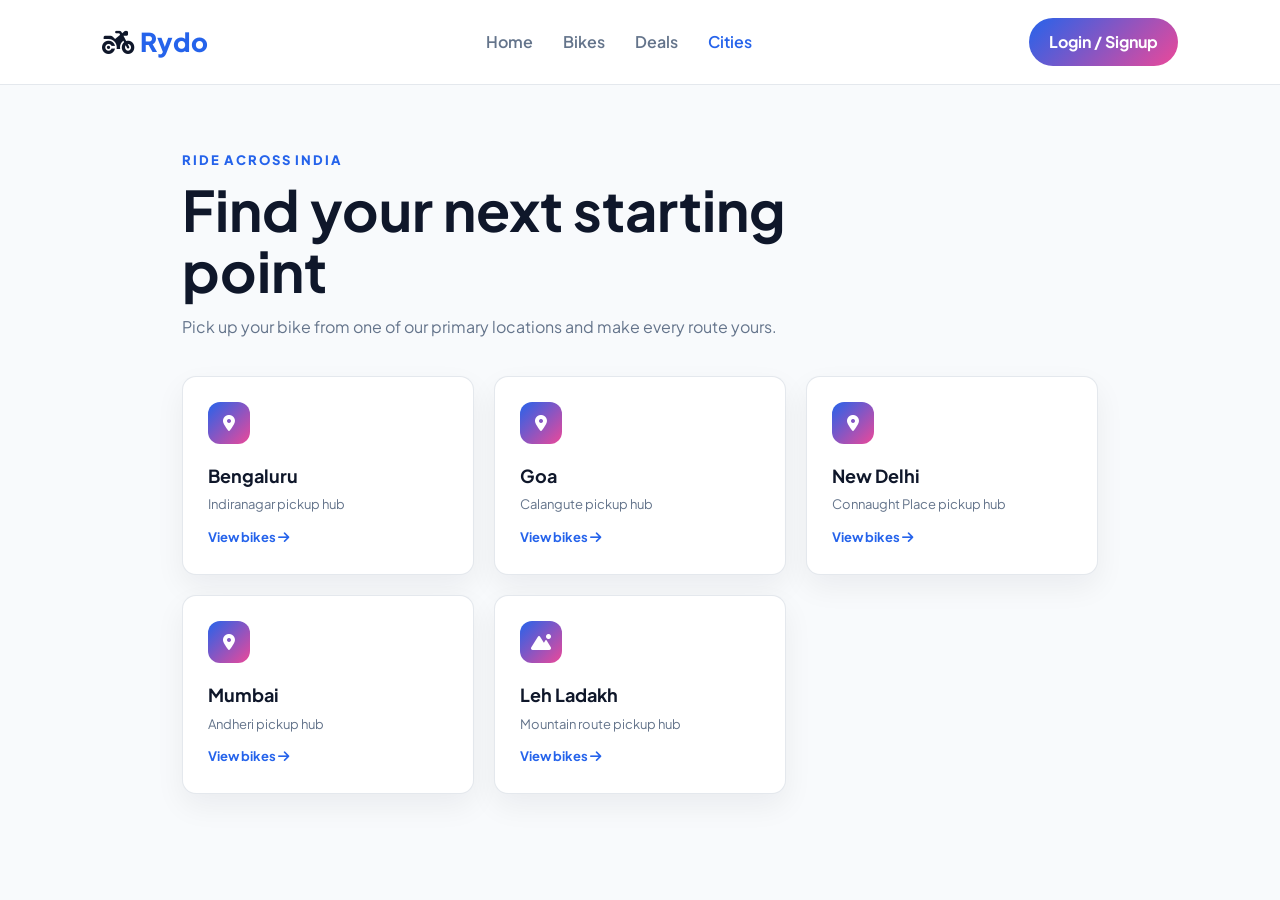
==== cities.html @ 45d44a9c "Add files via upload" ====
<!DOCTYPE html>
<html lang="en">
<head>
    <meta charset="UTF-8">
    <meta name="viewport" content="width=device-width, initial-scale=1.0">
    <title>Cities | Rydo Bike Rentals</title>
    <link href="https://fonts.googleapis.com/css2?family=Plus+Jakarta+Sans:wght@400;500;600;700;800&display=swap" rel="stylesheet">
    <link rel="stylesheet" href="https://cdnjs.cloudflare.com/ajax/libs/font-awesome/6.4.0/css/all.min.css">
    <style>
        :root { --primary: #2563eb; --secondary: #ec4899; --page-bg: #f8fafc; --card-bg: #fff; --text-main: #0f172a; --text-muted: #64748b; --border: rgba(148, 163, 184, .25); }
        * { box-sizing: border-box; margin: 0; padding: 0; font-family: 'Plus Jakarta Sans', sans-serif; }
        body { background: var(--page-bg); color: var(--text-main); line-height: 1.6; }
        .navbar { display: flex; align-items: center; justify-content: space-between; gap: 24px; padding: 18px 8%; position: fixed; inset: 0 0 auto; z-index: 2; background: rgba(255,255,255,.94); border-bottom: 1px solid var(--border); backdrop-filter: blur(12px); }
        .logo { color: var(--text-main); font-size: 26px; font-weight: 800; text-decoration: none; }
        .logo span { color: var(--primary); }
        .nav-links { display: flex; gap: 30px; list-style: none; }
        .nav-links a { color: var(--text-muted); text-decoration: none; font-weight: 600; }
        .nav-links a:hover, .nav-links a.active { color: var(--primary); }
        .btn { display: inline-block; padding: 11px 20px; border-radius: 30px; color: #fff; background: linear-gradient(135deg, var(--primary), var(--secondary)); text-decoration: none; font-weight: 700; }
        main { max-width: 1120px; margin: auto; padding: 150px 8% 70px; }
        .page-heading { max-width: 650px; margin-bottom: 36px; }
        .eyebrow { color: var(--primary); font-size: 13px; font-weight: 800; letter-spacing: .14em; text-transform: uppercase; }
        h1 { margin: 8px 0 12px; font-size: clamp(2rem, 5vw, 3.5rem); line-height: 1.1; }
        .page-heading p { color: var(--text-muted); }
        .city-grid { display: grid; grid-template-columns: repeat(3, minmax(0, 1fr)); gap: 20px; }
        .city-card { padding: 25px; min-height: 155px; background: var(--card-bg); border: 1px solid var(--border); border-radius: 14px; box-shadow: 0 12px 30px rgba(15, 23, 42, .06); transition: transform .2s, box-shadow .2s; }
        .city-card:hover { transform: translateY(-4px); box-shadow: 0 18px 34px rgba(15, 23, 42, .1); }
        .city-icon { display: grid; place-items: center; width: 42px; height: 42px; margin-bottom: 18px; border-radius: 12px; color: #fff; background: linear-gradient(135deg, var(--primary), var(--secondary)); }
        .city-card h2 { font-size: 18px; margin-bottom: 4px; }
        .city-card p { color: var(--text-muted); font-size: 13px; }
        .city-card a { display: inline-block; margin-top: 12px; color: var(--primary); font-size: 13px; font-weight: 700; text-decoration: none; }
        @media (max-width: 760px) { .navbar { flex-wrap: wrap; padding: 15px 6%; } .nav-links { order: 3; width: 100%; justify-content: space-between; gap: 10px; } .nav-links a { font-size: 13px; } .navbar > .btn { padding: 9px 14px; font-size: 13px; } main { padding: 145px 6% 50px; } .city-grid { grid-template-columns: repeat(2, minmax(0, 1fr)); } }
        @media (max-width: 430px) { .city-grid { grid-template-columns: 1fr; } }
    </style>
</head>
<body>
    <nav class="navbar">
        <a href="home.html" class="logo"><i class="fa-solid fa-motorcycle"></i> <span>Rydo</span></a>
        <ul class="nav-links">
            <li><a href="home.html">Home</a></li>
            <li><a href="home.html#bikes">Bikes</a></li>
            <li><a href="deals.html">Deals</a></li>
            <li><a class="active" href="cities.html">Cities</a></li>
        </ul>
        <a href="#" class="btn">Login / Signup</a>
    </nav>
    <main>
        <header class="page-heading">
            <div class="eyebrow">Ride across India</div>
            <h1>Find your next starting point</h1>
            <p>Pick up your bike from one of our primary locations and make every route yours.</p>
        </header>
        <section class="city-grid" aria-label="Available cities">
            <article class="city-card"><div class="city-icon"><i class="fa-solid fa-location-dot"></i></div><h2>Bengaluru</h2><p>Indiranagar pickup hub</p><a href="home.html#bikes">View bikes <i class="fa-solid fa-arrow-right"></i></a></article>
            <article class="city-card"><div class="city-icon"><i class="fa-solid fa-location-dot"></i></div><h2>Goa</h2><p>Calangute pickup hub</p><a href="home.html#bikes">View bikes <i class="fa-solid fa-arrow-right"></i></a></article>
            <article class="city-card"><div class="city-icon"><i class="fa-solid fa-location-dot"></i></div><h2>New Delhi</h2><p>Connaught Place pickup hub</p><a href="home.html#bikes">View bikes <i class="fa-solid fa-arrow-right"></i></a></article>
            <article class="city-card"><div class="city-icon"><i class="fa-solid fa-location-dot"></i></div><h2>Mumbai</h2><p>Andheri pickup hub</p><a href="home.html#bikes">View bikes <i class="fa-solid fa-arrow-right"></i></a></article>
            <article class="city-card"><div class="city-icon"><i class="fa-solid fa-mountain-sun"></i></div><h2>Leh Ladakh</h2><p>Mountain route pickup hub</p><a href="home.html#bikes">View bikes <i class="fa-solid fa-arrow-right"></i></a></article>
        </section>
    </main>
</body>
</html>
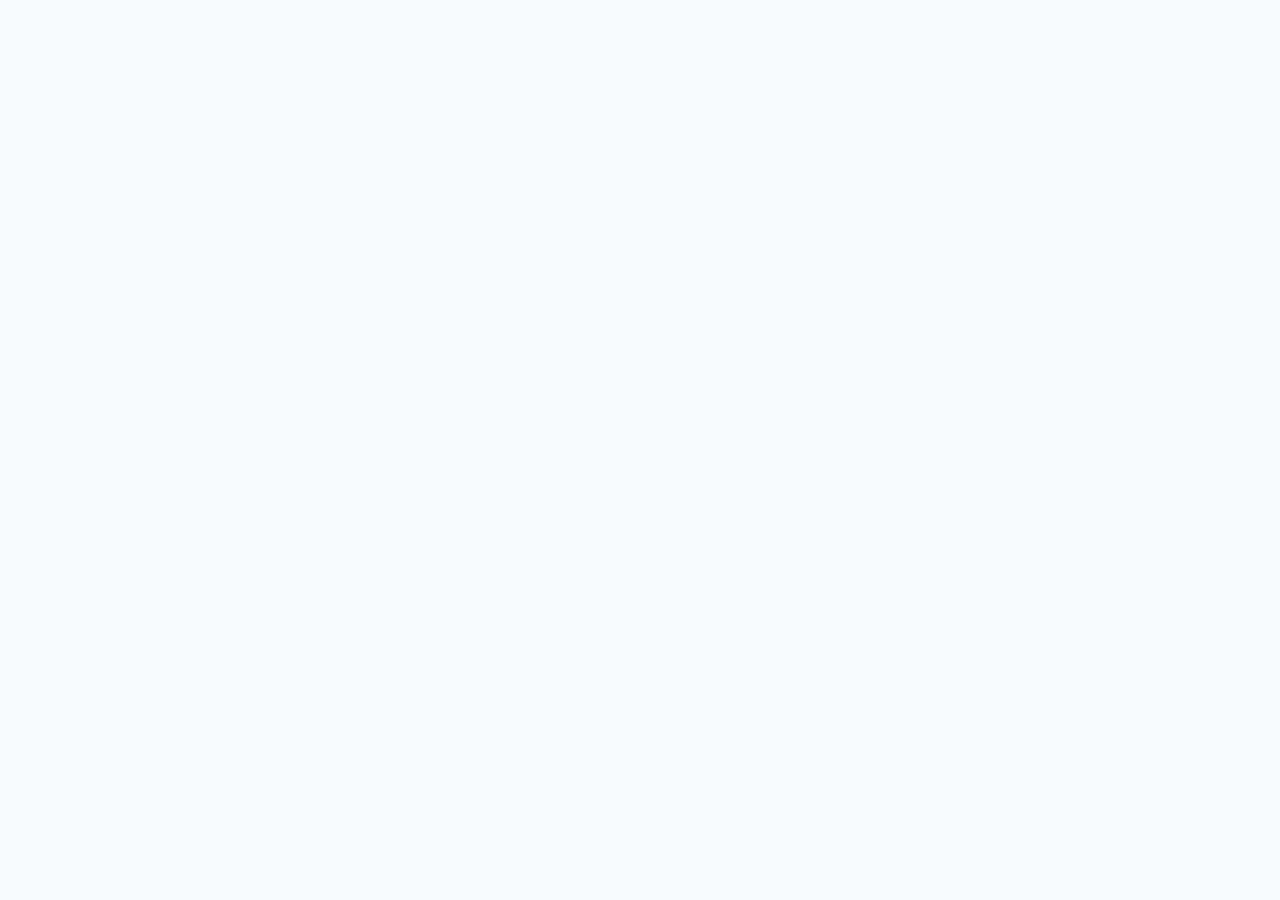
==== commit 3abc433d: "Publish bike rental website update Co-authored-by: Copilot <223556219+Copilot@users.noreply.github.c" ====
--- a/cities.html
+++ b/cities.html
@@ -1,62 +1,387 @@
-<!DOCTYPE html>
-<html lang="en">
-<head>
-    <meta charset="UTF-8">
-    <meta name="viewport" content="width=device-width, initial-scale=1.0">
-    <title>Cities | Rydo Bike Rentals</title>
-    <link href="https://fonts.googleapis.com/css2?family=Plus+Jakarta+Sans:wght@400;500;600;700;800&display=swap" rel="stylesheet">
-    <link rel="stylesheet" href="https://cdnjs.cloudflare.com/ajax/libs/font-awesome/6.4.0/css/all.min.css">
-    <style>
-        :root { --primary: #2563eb; --secondary: #ec4899; --page-bg: #f8fafc; --card-bg: #fff; --text-main: #0f172a; --text-muted: #64748b; --border: rgba(148, 163, 184, .25); }
-        * { box-sizing: border-box; margin: 0; padding: 0; font-family: 'Plus Jakarta Sans', sans-serif; }
-        body { background: var(--page-bg); color: var(--text-main); line-height: 1.6; }
-        .navbar { display: flex; align-items: center; justify-content: space-between; gap: 24px; padding: 18px 8%; position: fixed; inset: 0 0 auto; z-index: 2; background: rgba(255,255,255,.94); border-bottom: 1px solid var(--border); backdrop-filter: blur(12px); }
-        .logo { color: var(--text-main); font-size: 26px; font-weight: 800; text-decoration: none; }
-        .logo span { color: var(--primary); }
-        .nav-links { display: flex; gap: 30px; list-style: none; }
-        .nav-links a { color: var(--text-muted); text-decoration: none; font-weight: 600; }
-        .nav-links a:hover, .nav-links a.active { color: var(--primary); }
-        .btn { display: inline-block; padding: 11px 20px; border-radius: 30px; color: #fff; background: linear-gradient(135deg, var(--primary), var(--secondary)); text-decoration: none; font-weight: 700; }
-        main { max-width: 1120px; margin: auto; padding: 150px 8% 70px; }
-        .page-heading { max-width: 650px; margin-bottom: 36px; }
-        .eyebrow { color: var(--primary); font-size: 13px; font-weight: 800; letter-spacing: .14em; text-transform: uppercase; }
-        h1 { margin: 8px 0 12px; font-size: clamp(2rem, 5vw, 3.5rem); line-height: 1.1; }
-        .page-heading p { color: var(--text-muted); }
-        .city-grid { display: grid; grid-template-columns: repeat(3, minmax(0, 1fr)); gap: 20px; }
-        .city-card { padding: 25px; min-height: 155px; background: var(--card-bg); border: 1px solid var(--border); border-radius: 14px; box-shadow: 0 12px 30px rgba(15, 23, 42, .06); transition: transform .2s, box-shadow .2s; }
-        .city-card:hover { transform: translateY(-4px); box-shadow: 0 18px 34px rgba(15, 23, 42, .1); }
-        .city-icon { display: grid; place-items: center; width: 42px; height: 42px; margin-bottom: 18px; border-radius: 12px; color: #fff; background: linear-gradient(135deg, var(--primary), var(--secondary)); }
-        .city-card h2 { font-size: 18px; margin-bottom: 4px; }
-        .city-card p { color: var(--text-muted); font-size: 13px; }
-        .city-card a { display: inline-block; margin-top: 12px; color: var(--primary); font-size: 13px; font-weight: 700; text-decoration: none; }
-        @media (max-width: 760px) { .navbar { flex-wrap: wrap; padding: 15px 6%; } .nav-links { order: 3; width: 100%; justify-content: space-between; gap: 10px; } .nav-links a { font-size: 13px; } .navbar > .btn { padding: 9px 14px; font-size: 13px; } main { padding: 145px 6% 50px; } .city-grid { grid-template-columns: repeat(2, minmax(0, 1fr)); } }
-        @media (max-width: 430px) { .city-grid { grid-template-columns: 1fr; } }
-    </style>
-</head>
-<body>
-    <nav class="navbar">
-        <a href="home.html" class="logo"><i class="fa-solid fa-motorcycle"></i> <span>Rydo</span></a>
-        <ul class="nav-links">
-            <li><a href="home.html">Home</a></li>
-            <li><a href="home.html#bikes">Bikes</a></li>
-            <li><a href="deals.html">Deals</a></li>
-            <li><a class="active" href="cities.html">Cities</a></li>
-        </ul>
-        <a href="#" class="btn">Login / Signup</a>
-    </nav>
-    <main>
-        <header class="page-heading">
-            <div class="eyebrow">Ride across India</div>
-            <h1>Find your next starting point</h1>
-            <p>Pick up your bike from one of our primary locations and make every route yours.</p>
-        </header>
-        <section class="city-grid" aria-label="Available cities">
-            <article class="city-card"><div class="city-icon"><i class="fa-solid fa-location-dot"></i></div><h2>Bengaluru</h2><p>Indiranagar pickup hub</p><a href="home.html#bikes">View bikes <i class="fa-solid fa-arrow-right"></i></a></article>
-            <article class="city-card"><div class="city-icon"><i class="fa-solid fa-location-dot"></i></div><h2>Goa</h2><p>Calangute pickup hub</p><a href="home.html#bikes">View bikes <i class="fa-solid fa-arrow-right"></i></a></article>
-            <article class="city-card"><div class="city-icon"><i class="fa-solid fa-location-dot"></i></div><h2>New Delhi</h2><p>Connaught Place pickup hub</p><a href="home.html#bikes">View bikes <i class="fa-solid fa-arrow-right"></i></a></article>
-            <article class="city-card"><div class="city-icon"><i class="fa-solid fa-location-dot"></i></div><h2>Mumbai</h2><p>Andheri pickup hub</p><a href="home.html#bikes">View bikes <i class="fa-solid fa-arrow-right"></i></a></article>
-            <article class="city-card"><div class="city-icon"><i class="fa-solid fa-mountain-sun"></i></div><h2>Leh Ladakh</h2><p>Mountain route pickup hub</p><a href="home.html#bikes">View bikes <i class="fa-solid fa-arrow-right"></i></a></article>
-        </section>
-    </main>
-</body>
+<!DOCTYPE html>
+<html lang="en">
+<head>
+    <meta charset="UTF-8">
+    <meta name="viewport" content="width=device-width, initial-scale=1.0">
+    <title>Pickup Hubs & Cities | Rydo Bike Rentals</title>
+    <link href="https://fonts.googleapis.com/css2?family=Plus+Jakarta+Sans:wght@400;500;600;700;800&display=swap" rel="stylesheet">
+    <link rel="stylesheet" href="https://cdnjs.cloudflare.com/ajax/libs/font-awesome/6.4.0/css/all.min.css">
+    <link rel="stylesheet" href="navbar.css">
+    <script crossorigin src="https://unpkg.com/react@18/umd/react.production.min.js"></script>
+    <script crossorigin src="https://unpkg.com/react-dom@18/umd/react-dom.production.min.js"></script>
+    <script defer src="app.js"></script>
+    <style>
+        :root {
+            --primary: #2563eb;
+            --primary-hover: #1d4ed8;
+            --secondary: #ec4899;
+            --page-bg: #f8fafc;
+            --card-bg: rgba(255, 255, 255, 0.96);
+            --border-color: rgba(148, 163, 184, 0.25);
+            --text-main: #0f172a;
+            --text-muted: #64748b;
+            --navbar-bg: rgba(255, 255, 255, 0.94);
+            --input-bg: rgba(255, 255, 255, 0.98);
+        }
+        body.theme-dark {
+            --page-bg: #020617;
+            --card-bg: rgba(15, 23, 42, 0.96);
+            --border-color: rgba(148, 163, 184, 0.22);
+            --text-main: #f8fafc;
+            --text-muted: #cbd5e1;
+            --navbar-bg: rgba(2, 6, 23, 0.92);
+            --input-bg: rgba(15, 23, 42, 0.98);
+        }
+        * { box-sizing: border-box; margin: 0; padding: 0; font-family: 'Plus Jakarta Sans', sans-serif; }
+        body { background: var(--page-bg); color: var(--text-main); line-height: 1.6; min-height: 100vh; transition: background 0.3s ease, color 0.3s ease; }
+
+        /* --- NAVBAR STYLES --- */
+        .navbar {
+            display: flex;
+            justify-content: center;
+            align-items: center;
+            min-height: 78px;
+            padding: 12px 6%;
+            background: var(--navbar-bg);
+            backdrop-filter: blur(12px);
+            position: fixed;
+            top: 0; left: 0; right: 0;
+            z-index: 1000;
+            border-bottom: 1px solid var(--border-color);
+            box-shadow: 0 8px 30px rgba(15, 23, 42, 0.08);
+        }
+        #navbar-root { display: contents; }
+        .navbar-inner {
+            width: 100%;
+            max-width: 1440px;
+            display: flex;
+            justify-content: space-between;
+            align-items: center;
+            gap: 28px;
+        }
+        .logo {
+            font-size: 25px;
+            font-weight: 800;
+            color: var(--text-main);
+            text-decoration: none;
+            display: flex;
+            align-items: center;
+            gap: 10px;
+            letter-spacing: -0.04em;
+        }
+        .logo-icon {
+            display: grid;
+            place-items: center;
+            width: 40px;
+            height: 40px;
+            border-radius: 13px;
+            color: #fff;
+            background: linear-gradient(135deg, var(--primary), var(--secondary));
+            font-size: 17px;
+        }
+        .nav-links {
+            display: flex;
+            list-style: none;
+            gap: 6px;
+            align-items: center;
+            padding: 5px;
+            border: 1px solid var(--border-color);
+            border-radius: 999px;
+            background: rgba(148, 163, 184, 0.07);
+        }
+        .nav-links a {
+            color: var(--text-muted);
+            text-decoration: none;
+            font-size: 14px;
+            font-weight: 650;
+            padding: 9px 16px;
+            border-radius: 999px;
+            transition: all 0.2s;
+        }
+        .nav-links a:hover, .nav-links a.active {
+            color: #ffffff;
+            background: var(--primary);
+        }
+        .navbar-actions {
+            display: flex;
+            align-items: center;
+            gap: 12px;
+        }
+        .theme-switch-btn, .bookings-badge-btn, .nav-sos-quick-btn {
+            display: inline-flex;
+            align-items: center;
+            gap: 7px;
+            padding: 8px 14px;
+            border-radius: 999px;
+            border: 1px solid var(--border-color);
+            background: rgba(148, 163, 184, 0.08);
+            color: var(--text-main);
+            font-size: 13px;
+            font-weight: 700;
+            cursor: pointer;
+            text-decoration: none;
+            transition: all 0.2s ease;
+        }
+        .nav-sos-quick-btn {
+            background: rgba(239, 68, 68, 0.12);
+            color: #ef4444;
+            border-color: rgba(239, 68, 68, 0.35);
+        }
+        .nav-sos-quick-btn:hover { background: #ef4444; color: #fff; }
+        .theme-switch-btn:hover, .bookings-badge-btn:hover {
+            background: rgba(37, 99, 235, 0.12);
+            border-color: rgba(37, 99, 235, 0.35);
+        }
+        .count-pill {
+            display: inline-flex;
+            align-items: center;
+            justify-content: center;
+            min-width: 20px;
+            height: 20px;
+            padding: 0 6px;
+            border-radius: 999px;
+            font-size: 11px;
+            font-weight: 800;
+            background: var(--primary);
+            color: #ffffff;
+        }
+        .city-select {
+            padding: 9px 14px;
+            border-radius: 999px;
+            border: 1px solid var(--border-color);
+            background: var(--input-bg);
+            color: var(--text-main);
+            font-size: 13px;
+            font-weight: 700;
+            outline: none;
+            cursor: pointer;
+        }
+        .user-profile-badge {
+            display: inline-flex;
+            align-items: center;
+            gap: 8px;
+            padding: 6px 12px;
+            border-radius: 999px;
+            background: rgba(37, 99, 235, 0.1);
+            border: 1px solid rgba(37, 99, 235, 0.25);
+            color: var(--text-main);
+            font-size: 13px;
+            font-weight: 700;
+        }
+        .user-avatar {
+            width: 26px;
+            height: 26px;
+            border-radius: 50%;
+            background: linear-gradient(135deg, var(--primary), var(--secondary));
+            color: #fff;
+            display: grid;
+            place-items: center;
+            font-size: 12px;
+            font-weight: 800;
+        }
+        .signout-btn {
+            background: none;
+            border: none;
+            color: var(--text-muted);
+            cursor: pointer;
+            padding: 2px 4px;
+            font-size: 13px;
+        }
+        .signout-btn:hover { color: #ef4444; }
+        .nav-signin-btn, .btn-primary {
+            display: inline-flex;
+            align-items: center;
+            gap: 6px;
+            padding: 10px 18px;
+            border-radius: 999px;
+            border: none;
+            background: linear-gradient(135deg, var(--primary), var(--secondary));
+            color: #fff;
+            text-decoration: none;
+            font-size: 13px;
+            font-weight: 700;
+            cursor: pointer;
+        }
+        .menu-toggle {
+            display: none;
+            background: none;
+            border: none;
+            color: var(--text-main);
+            font-size: 20px;
+            cursor: pointer;
+        }
+
+        /* --- CITIES PAGE CONTENT --- */
+        main {
+            max-width: 1240px;
+            margin: 0 auto;
+            padding: 140px 6% 80px;
+        }
+        .page-heading { max-width: 720px; margin-bottom: 28px; }
+        .eyebrow { color: var(--primary); font-size: 13px; font-weight: 800; letter-spacing: .14em; text-transform: uppercase; }
+        h1 { margin: 8px 0 12px; font-size: clamp(2.2rem, 5vw, 3.4rem); line-height: 1.1; font-weight: 800; }
+        .page-heading p { color: var(--text-muted); font-size: 16px; }
+
+        .category-pills {
+            display: flex;
+            gap: 10px;
+            overflow-x: auto;
+            padding-bottom: 16px;
+            margin-bottom: 30px;
+            scrollbar-width: none;
+        }
+        .category-pill {
+            display: inline-flex;
+            align-items: center;
+            gap: 8px;
+            padding: 10px 20px;
+            border-radius: 999px;
+            border: 1px solid var(--border-color);
+            background: var(--card-bg);
+            color: var(--text-muted);
+            font-size: 14px;
+            font-weight: 700;
+            cursor: pointer;
+            white-space: nowrap;
+            transition: all 0.2s ease;
+        }
+        .category-pill:hover {
+            border-color: rgba(37, 99, 235, 0.4);
+            color: var(--text-main);
+        }
+        .category-pill.is-active {
+            background: var(--primary);
+            border-color: var(--primary);
+            color: #ffffff;
+            box-shadow: 0 6px 18px rgba(37, 99, 235, 0.28);
+        }
+
+        .city-grid {
+            display: grid;
+            grid-template-columns: repeat(auto-fit, minmax(340px, 1fr));
+            gap: 24px;
+        }
+        .city-card.expanded {
+            padding: 28px;
+            background: var(--card-bg);
+            border: 1px solid var(--border-color);
+            border-radius: 20px;
+            box-shadow: 0 12px 34px rgba(15, 23, 42, .07);
+            display: flex;
+            flex-direction: column;
+            justify-content: space-between;
+            gap: 16px;
+            transition: transform 0.25s, box-shadow 0.25s, border-color 0.25s;
+        }
+        .city-card.expanded:hover {
+            transform: translateY(-5px);
+            border-color: rgba(37, 99, 235, 0.4);
+            box-shadow: 0 18px 40px rgba(15, 23, 42, .12);
+        }
+        .city-card-header {
+            display: flex;
+            justify-content: space-between;
+            align-items: center;
+        }
+        .city-icon {
+            display: grid;
+            place-items: center;
+            width: 48px;
+            height: 48px;
+            border-radius: 14px;
+            color: #fff;
+            background: linear-gradient(135deg, var(--primary), var(--secondary));
+            font-size: 20px;
+        }
+        .city-popular-badge {
+            padding: 4px 10px;
+            border-radius: 999px;
+            font-size: 11px;
+            font-weight: 800;
+            background: rgba(37, 99, 235, 0.12);
+            color: var(--primary);
+        }
+        .city-card h2 { font-size: 22px; font-weight: 800; color: var(--text-main); }
+        .city-hub-address { color: var(--primary); font-size: 13px; font-weight: 700; display: flex; align-items: center; gap: 6px; }
+        .city-tagline { color: var(--text-muted); font-size: 14px; }
+        .city-details-box {
+            display: grid;
+            grid-template-columns: 1fr 1fr;
+            gap: 10px;
+            padding: 12px;
+            border-radius: 12px;
+            background: rgba(148, 163, 184, 0.08);
+            font-size: 12px;
+        }
+        .city-details-box span { color: var(--text-muted); display: block; margin-bottom: 2px; }
+        .city-details-box strong { color: var(--text-main); font-size: 13px; }
+        .city-route-box {
+            padding: 12px;
+            border-radius: 12px;
+            border: 1px dashed var(--border-color);
+            background: rgba(148, 163, 184, 0.04);
+            font-size: 13px;
+        }
+        .route-label { font-weight: 700; color: var(--text-muted); display: block; margin-bottom: 4px; }
+        .city-route-box p { color: var(--text-main); font-weight: 600; line-height: 1.5; }
+        .city-book-link {
+            display: inline-flex;
+            align-items: center;
+            justify-content: center;
+            gap: 8px;
+            padding: 11px 20px;
+            border-radius: 12px;
+            background: rgba(37, 99, 235, 0.1);
+            color: var(--primary);
+            text-decoration: none;
+            font-size: 13px;
+            font-weight: 700;
+            transition: all 0.2s;
+        }
+        .city-book-link:hover {
+            background: var(--primary);
+            color: #ffffff;
+        }
+
+        /* --- TOAST & MODAL SHARED STYLES --- */
+        .toast-container { position: fixed; bottom: 24px; right: 24px; z-index: 99999; display: flex; flex-direction: column; gap: 10px; pointer-events: none; }
+        .toast-pill { pointer-events: auto; display: inline-flex; align-items: center; gap: 10px; padding: 12px 20px; border-radius: 12px; font-size: 14px; font-weight: 700; color: #fff; box-shadow: 0 10px 30px rgba(0, 0, 0, 0.2); animation: toastSlideUp 0.3s ease; }
+        .toast-success { background: linear-gradient(135deg, #059669, #10b981); }
+        .toast-error { background: linear-gradient(135deg, #dc2626, #f87171); }
+        @keyframes toastSlideUp { from { transform: translateY(20px); opacity: 0; } to { transform: translateY(0); opacity: 1; } }
+
+        .modal-backdrop { position: fixed; inset: 0; z-index: 10000; background: rgba(0, 0, 0, 0.65); backdrop-filter: blur(6px); display: grid; place-items: center; padding: 20px; overflow-y: auto; }
+        .modal-dialog { background: var(--card-bg); color: var(--text-main); border: 1px solid var(--border-color); border-radius: 20px; width: 100%; max-width: 600px; padding: 32px; position: relative; box-shadow: 0 25px 60px rgba(0, 0, 0, 0.35); }
+        .modal-close-btn { position: absolute; top: 20px; right: 20px; width: 36px; height: 36px; border-radius: 50%; border: 1px solid var(--border-color); background: rgba(148, 163, 184, 0.1); color: var(--text-main); display: grid; place-items: center; cursor: pointer; }
+        .modal-header h2 { font-size: 24px; margin-bottom: 4px; }
+        .modal-header p { color: var(--text-muted); font-size: 13px; }
+        .modal-badge { display: inline-block; font-size: 11px; font-weight: 800; letter-spacing: 0.12em; color: var(--primary); margin-bottom: 6px; }
+        .bookings-list { display: flex; flex-direction: column; gap: 14px; max-height: 400px; overflow-y: auto; }
+        .booking-item-card { display: flex; align-items: center; gap: 16px; padding: 14px; border-radius: 12px; border: 1px solid var(--border-color); background: rgba(148, 163, 184, 0.05); }
+        .booking-item-thumb { width: 75px; height: 55px; object-fit: cover; border-radius: 8px; }
+        .booking-item-info { flex: 1; }
+        .booking-id-tag { display: flex; gap: 8px; align-items: center; font-size: 11px; font-weight: 800; margin-bottom: 2px; }
+        .city-tag { background: rgba(37, 99, 235, 0.12); color: var(--primary); padding: 2px 6px; border-radius: 4px; }
+        .booking-item-info h3 { font-size: 15px; margin-bottom: 3px; }
+        .booking-item-info p { font-size: 12px; color: var(--text-muted); }
+        .booking-total-row { font-size: 12px; margin-top: 4px; }
+        .booking-total-row strong { color: var(--primary); font-size: 13px; }
+        .cancel-booking-btn { background: none; border: none; color: #ef4444; cursor: pointer; font-size: 16px; padding: 8px; border-radius: 8px; }
+        .bookings-empty-state { text-align: center; padding: 40px 10px; }
+        .bookings-empty-state i { font-size: 44px; color: var(--text-muted); margin-bottom: 12px; }
+
+        @media (max-width: 820px) {
+            .nav-links { display: none; }
+            .nav-links.is-open { display: flex; flex-direction: column; position: absolute; top: 100%; left: 0; right: 0; background: var(--card-bg); border-radius: 0; padding: 20px; border-top: 1px solid var(--border-color); }
+            .menu-toggle { display: block; }
+            .navbar .theme-switch-btn .theme-label { display: none; }
+        }
+    </style>
+</head>
+<body>
+    <div id="navbar-root"></div>
+    <main>
+        <div id="cities-root"></div>
+    </main>
+</body>
 </html>
--- a/navbar.css
+++ b/navbar.css
@@ -0,0 +1,649 @@
+/* ==========================================================================
+   RYDO - PROFESSIONAL NAVIGATION SYSTEM (STYLESHEET)
+   Enterprise-grade glassmorphic navigation, mega-dropdown, and action cluster.
+   ========================================================================== */
+
+/* --- NAVBAR ROOT CONTAINER & SCROLL SHRINK --- */
+.navbar {
+    display: flex;
+    justify-content: center;
+    align-items: center;
+    min-height: 76px;
+    padding: 12px clamp(16px, 4vw, 48px);
+    background: var(--navbar-bg, rgba(255, 255, 255, 0.88));
+    backdrop-filter: blur(16px);
+    -webkit-backdrop-filter: blur(16px);
+    position: fixed;
+    top: 0;
+    left: 0;
+    right: 0;
+    z-index: 1000;
+    border-bottom: 1px solid var(--border-color, rgba(148, 163, 184, 0.22));
+    box-shadow: 0 4px 20px rgba(15, 23, 42, 0.05);
+    transition: min-height 0.25s cubic-bezier(0.4, 0, 0.2, 1),
+                padding 0.25s cubic-bezier(0.4, 0, 0.2, 1),
+                box-shadow 0.25s cubic-bezier(0.4, 0, 0.2, 1),
+                background-color 0.25s cubic-bezier(0.4, 0, 0.2, 1);
+}
+
+.navbar.is-scrolled {
+    min-height: 64px;
+    padding: 8px clamp(16px, 4vw, 48px);
+    box-shadow: 0 10px 30px -10px rgba(15, 23, 42, 0.15);
+    background: var(--navbar-bg, rgba(255, 255, 255, 0.95));
+}
+
+/* Dark theme overrides */
+body.theme-dark .navbar,
+.theme-toggle-checkbox:checked ~ .page-shell .navbar {
+    background: var(--navbar-bg, rgba(2, 6, 23, 0.92));
+    border-bottom-color: var(--border-color, rgba(148, 163, 184, 0.18));
+    box-shadow: 0 4px 20px rgba(0, 0, 0, 0.35);
+}
+
+body.theme-dark .navbar.is-scrolled,
+.theme-toggle-checkbox:checked ~ .page-shell .navbar.is-scrolled {
+    background: var(--navbar-bg, rgba(2, 6, 23, 0.97));
+    box-shadow: 0 10px 30px -10px rgba(0, 0, 0, 0.55);
+}
+
+#navbar-root {
+    display: contents;
+}
+
+.navbar-inner {
+    width: 100%;
+    max-width: 1440px;
+    display: flex;
+    justify-content: space-between;
+    align-items: center;
+    gap: 16px;
+}
+
+/* --- BRAND LOGO --- */
+.logo {
+    display: flex;
+    align-items: center;
+    gap: 12px;
+    text-decoration: none;
+    color: var(--text-main, #0f172a);
+    user-select: none;
+    flex-shrink: 0;
+}
+
+.logo-icon {
+    display: grid;
+    place-items: center;
+    width: 42px;
+    height: 42px;
+    border-radius: 12px;
+    color: #ffffff;
+    background: linear-gradient(135deg, #2563eb 0%, #ec4899 100%);
+    box-shadow: 0 8px 18px -4px rgba(37, 99, 235, 0.38);
+    font-size: 18px;
+    transition: transform 0.25s cubic-bezier(0.34, 1.56, 0.64, 1);
+}
+
+.logo:hover .logo-icon {
+    transform: scale(1.06) rotate(-3deg);
+}
+
+.logo-text-group {
+    display: flex;
+    flex-direction: column;
+    line-height: 1.1;
+}
+
+.logo-title {
+    font-size: 22px;
+    font-weight: 850;
+    letter-spacing: -0.04em;
+    color: var(--text-main, #0f172a);
+    background: linear-gradient(135deg, var(--text-main, #0f172a) 40%, var(--primary, #2563eb) 100%);
+    -webkit-background-clip: text;
+    -webkit-text-fill-color: transparent;
+}
+
+.logo-kicker {
+    font-size: 9px;
+    font-weight: 800;
+    letter-spacing: 0.18em;
+    color: var(--primary, #2563eb);
+    text-transform: uppercase;
+    opacity: 0.9;
+}
+
+/* --- PRIMARY NAVIGATION CLUSTER --- */
+.nav-links {
+    display: flex;
+    align-items: center;
+    list-style: none;
+    gap: 4px;
+    margin: 0;
+    padding: 4px 6px;
+    border: 1px solid var(--border-color, rgba(148, 163, 184, 0.25));
+    border-radius: 999px;
+    background: rgba(148, 163, 184, 0.08);
+    backdrop-filter: blur(8px);
+}
+
+.nav-links li {
+    display: inline-flex;
+    align-items: center;
+    position: relative;
+}
+
+.nav-links a {
+    display: inline-flex;
+    align-items: center;
+    color: var(--text-muted, #64748b);
+    text-decoration: none;
+    font-size: 13.5px;
+    font-weight: 650;
+    padding: 7px 14px;
+    border-radius: 999px;
+    white-space: nowrap;
+    transition: color 0.18s ease, background-color 0.18s ease, transform 0.18s ease;
+}
+
+.nav-links a:hover {
+    color: var(--primary, #2563eb);
+    background: rgba(37, 99, 235, 0.08);
+}
+
+.nav-links a.active {
+    color: var(--primary, #2563eb);
+    background: var(--card-bg, #ffffff);
+    box-shadow: 0 2px 10px rgba(15, 23, 42, 0.08);
+}
+
+.nav-item-badge {
+    margin-left: 6px;
+    padding: 2px 7px;
+    border-radius: 999px;
+    font-size: 9px;
+    font-weight: 850;
+    letter-spacing: 0.05em;
+    color: #ffffff;
+    background: linear-gradient(135deg, #ec4899, #f43f5e);
+    box-shadow: 0 2px 8px rgba(236, 72, 153, 0.4);
+    animation: badgePulse 2.4s infinite ease-in-out;
+}
+
+@keyframes badgePulse {
+    0%, 100% { transform: scale(1); opacity: 1; }
+    50% { transform: scale(1.08); opacity: 0.9; }
+}
+
+/* --- SERVICES MEGA-DROPDOWN --- */
+.nav-dropdown-wrapper {
+    position: relative;
+}
+
+.nav-dropdown-btn {
+    display: inline-flex;
+    align-items: center;
+    gap: 6px;
+    color: var(--text-muted, #64748b);
+    background: transparent;
+    border: none;
+    font-size: 13.5px;
+    font-weight: 650;
+    padding: 7px 14px;
+    border-radius: 999px;
+    cursor: pointer;
+    white-space: nowrap;
+    transition: color 0.18s ease, background-color 0.18s ease;
+}
+
+.nav-dropdown-btn:hover,
+.nav-dropdown-btn.is-active {
+    color: var(--primary, #2563eb);
+    background: rgba(37, 99, 235, 0.08);
+}
+
+.nav-dropdown-btn .fa-chevron-down {
+    font-size: 10px;
+    transition: transform 0.22s cubic-bezier(0.4, 0, 0.2, 1);
+}
+
+.nav-dropdown-btn .fa-chevron-down.rotate-chevron {
+    transform: rotate(180deg);
+}
+
+.nav-dropdown-menu {
+    position: absolute;
+    top: calc(100% + 12px);
+    left: 50%;
+    transform: translateX(-50%);
+    width: 320px;
+    background: var(--card-bg, #ffffff);
+    border: 1px solid var(--border-color, rgba(148, 163, 184, 0.25));
+    border-radius: 18px;
+    padding: 8px;
+    box-shadow: 0 20px 40px -10px rgba(15, 23, 42, 0.2), 0 0 1px rgba(15, 23, 42, 0.1);
+    backdrop-filter: blur(20px);
+    -webkit-backdrop-filter: blur(20px);
+    display: flex;
+    flex-direction: column;
+    gap: 4px;
+    z-index: 1050;
+    animation: navDropFade 0.2s cubic-bezier(0.16, 1, 0.3, 1);
+}
+
+@keyframes navDropFade {
+    from {
+        opacity: 0;
+        transform: translate(-50%, -8px) scale(0.97);
+    }
+    to {
+        opacity: 1;
+        transform: translate(-50%, 0) scale(1);
+    }
+}
+
+.dropdown-item-card {
+    display: flex;
+    align-items: center;
+    gap: 12px;
+    padding: 10px 12px;
+    border-radius: 12px;
+    text-decoration: none;
+    color: var(--text-main, #0f172a);
+    transition: background-color 0.16s ease, transform 0.16s ease;
+}
+
+.dropdown-item-card:hover {
+    background: rgba(37, 99, 235, 0.07);
+    transform: translateX(3px);
+}
+
+.dropdown-item-card.active {
+    background: rgba(37, 99, 235, 0.1);
+    border: 1px solid rgba(37, 99, 235, 0.2);
+}
+
+.dropdown-item-icon {
+    display: grid;
+    place-items: center;
+    width: 38px;
+    height: 38px;
+    border-radius: 11px;
+    font-size: 15px;
+    flex-shrink: 0;
+}
+
+.dropdown-item-content {
+    display: flex;
+    flex-direction: column;
+    overflow: hidden;
+}
+
+.dropdown-item-title {
+    font-size: 13px;
+    font-weight: 700;
+    color: var(--text-main, #0f172a);
+    line-height: 1.25;
+}
+
+.dropdown-item-desc {
+    font-size: 11px;
+    font-weight: 500;
+    color: var(--text-muted, #64748b);
+    line-height: 1.3;
+    white-space: nowrap;
+    overflow: hidden;
+    text-overflow: ellipsis;
+}
+
+/* --- RIGHT ACTION CLUSTER --- */
+.navbar-actions {
+    display: flex;
+    align-items: center;
+    gap: 10px;
+    flex-shrink: 0;
+}
+
+/* City quick-picker */
+.nav-city-wrapper {
+    position: relative;
+    display: flex;
+    align-items: center;
+}
+
+.city-pin-icon {
+    position: absolute;
+    left: 12px;
+    font-size: 12px;
+    color: var(--primary, #2563eb);
+    pointer-events: none;
+    z-index: 2;
+}
+
+.city-select {
+    appearance: none;
+    -webkit-appearance: none;
+    background: var(--input-bg, rgba(255, 255, 255, 0.95));
+    border: 1px solid var(--border-color, rgba(148, 163, 184, 0.28));
+    color: var(--text-main, #0f172a);
+    padding: 8px 28px 8px 30px;
+    border-radius: 999px;
+    font-size: 12.5px;
+    font-weight: 650;
+    cursor: pointer;
+    outline: none;
+    max-width: 140px;
+    background-image: url("data:image/svg+xml;charset=UTF-8,%3csvg xmlns='http://www.w3.org/2000/svg' viewBox='0 0 24 24' fill='none' stroke='%2364748b' stroke-width='2' stroke-linecap='round' stroke-linejoin='round'%3e%3cpolyline points='6 9 12 15 18 9'%3e%3c/polyline%3e%3c/svg%3e");
+    background-repeat: no-repeat;
+    background-position: right 10px center;
+    background-size: 12px;
+    transition: border-color 0.2s ease, box-shadow 0.2s ease;
+}
+
+.city-select:focus-visible {
+    border-color: var(--primary, #2563eb);
+    box-shadow: 0 0 0 3px rgba(37, 99, 235, 0.2);
+}
+
+/* Emergency Roadside SOS Button */
+.nav-sos-quick-btn {
+    display: inline-flex;
+    align-items: center;
+    gap: 7px;
+    padding: 7px 14px;
+    border-radius: 999px;
+    background: rgba(239, 68, 68, 0.1);
+    border: 1px solid rgba(239, 68, 68, 0.35);
+    color: #ef4444;
+    text-decoration: none;
+    font-size: 12.5px;
+    font-weight: 800;
+    letter-spacing: 0.04em;
+    cursor: pointer;
+    transition: background-color 0.2s ease, transform 0.2s ease, box-shadow 0.2s ease;
+}
+
+.nav-sos-quick-btn:hover {
+    background: #ef4444;
+    color: #ffffff;
+    box-shadow: 0 4px 14px rgba(239, 68, 68, 0.35);
+    transform: translateY(-1px);
+}
+
+.sos-pulse-dot {
+    position: relative;
+    width: 8px;
+    height: 8px;
+    border-radius: 50%;
+    background: #ef4444;
+}
+
+.nav-sos-quick-btn:hover .sos-pulse-dot {
+    background: #ffffff;
+}
+
+.sos-pulse-dot::before {
+    content: '';
+    position: absolute;
+    inset: -3px;
+    border-radius: 50%;
+    background: inherit;
+    opacity: 0.75;
+    animation: sosPing 1.6s cubic-bezier(0, 0, 0.2, 1) infinite;
+}
+
+@keyframes sosPing {
+    0% { transform: scale(1); opacity: 0.8; }
+    80%, 100% { transform: scale(2.4); opacity: 0; }
+}
+
+/* My Rides Counter Button */
+.bookings-badge-btn {
+    display: inline-flex;
+    align-items: center;
+    gap: 7px;
+    padding: 7px 13px;
+    border-radius: 999px;
+    border: 1px solid var(--border-color, rgba(148, 163, 184, 0.25));
+    background: rgba(148, 163, 184, 0.08);
+    color: var(--text-main, #0f172a);
+    font-size: 12.5px;
+    font-weight: 700;
+    cursor: pointer;
+    transition: background-color 0.2s ease, transform 0.2s ease, border-color 0.2s ease;
+}
+
+.bookings-badge-btn:hover {
+    background: rgba(37, 99, 235, 0.08);
+    border-color: rgba(37, 99, 235, 0.3);
+    color: var(--primary, #2563eb);
+}
+
+.count-pill {
+    display: inline-flex;
+    align-items: center;
+    justify-content: center;
+    min-width: 18px;
+    height: 18px;
+    padding: 0 5px;
+    border-radius: 999px;
+    font-size: 10px;
+    font-weight: 850;
+    background: var(--primary, #2563eb);
+    color: #ffffff;
+}
+
+/* Theme Switcher Button */
+.theme-switch-btn {
+    display: grid;
+    place-items: center;
+    width: 36px;
+    height: 36px;
+    border-radius: 50%;
+    border: 1px solid var(--border-color, rgba(148, 163, 184, 0.25));
+    background: rgba(148, 163, 184, 0.08);
+    color: var(--text-main, #0f172a);
+    font-size: 14px;
+    cursor: pointer;
+    transition: transform 0.2s ease, background-color 0.2s ease, border-color 0.2s ease;
+}
+
+.theme-switch-btn:hover {
+    transform: rotate(20deg) scale(1.05);
+    background: rgba(37, 99, 235, 0.1);
+    color: var(--primary, #2563eb);
+    border-color: rgba(37, 99, 235, 0.3);
+}
+
+/* User Profile Chip */
+.user-profile-badge {
+    display: inline-flex;
+    align-items: center;
+    gap: 8px;
+    padding: 5px 12px 5px 6px;
+    border-radius: 999px;
+    background: rgba(148, 163, 184, 0.08);
+    border: 1px solid var(--border-color, rgba(148, 163, 184, 0.25));
+}
+
+.user-avatar {
+    width: 28px;
+    height: 28px;
+    border-radius: 50%;
+    background: linear-gradient(135deg, var(--primary, #2563eb), var(--secondary, #ec4899));
+    color: #ffffff;
+    display: grid;
+    place-items: center;
+    font-size: 12px;
+    font-weight: 800;
+}
+
+.user-name {
+    font-size: 12.5px;
+    font-weight: 700;
+    color: var(--text-main, #0f172a);
+    max-width: 90px;
+    white-space: nowrap;
+    overflow: hidden;
+    text-overflow: ellipsis;
+}
+
+.vip-chip-badge {
+    font-size: 9px;
+    font-weight: 850;
+    letter-spacing: 0.06em;
+    padding: 2px 6px;
+    border-radius: 999px;
+    background: linear-gradient(135deg, #f59e0b, #d97706);
+    color: #ffffff;
+    box-shadow: 0 2px 6px rgba(245, 158, 11, 0.4);
+}
+
+.signout-btn {
+    border: none;
+    background: transparent;
+    color: var(--text-muted, #64748b);
+    cursor: pointer;
+    font-size: 12px;
+    padding: 4px;
+    margin-left: 2px;
+    border-radius: 50%;
+    transition: color 0.18s ease;
+}
+
+.signout-btn:hover {
+    color: #ef4444;
+}
+
+.nav-signin-btn {
+    display: inline-flex;
+    align-items: center;
+    gap: 7px;
+    padding: 8px 18px;
+    border-radius: 999px;
+    font-size: 13px;
+    font-weight: 700;
+    text-decoration: none;
+    color: #ffffff;
+    background: linear-gradient(135deg, var(--primary, #2563eb), var(--secondary, #ec4899));
+    box-shadow: 0 4px 14px rgba(37, 99, 235, 0.25);
+    transition: transform 0.2s ease, box-shadow 0.2s ease;
+}
+
+.nav-signin-btn:hover {
+    transform: translateY(-1.5px);
+    box-shadow: 0 6px 18px rgba(37, 99, 235, 0.35);
+}
+
+/* Mobile Hamburger Toggle */
+.menu-toggle {
+    display: none;
+    align-items: center;
+    justify-content: center;
+    width: 38px;
+    height: 38px;
+    color: var(--text-main, #0f172a);
+    background: rgba(148, 163, 184, 0.08);
+    border: 1px solid var(--border-color, rgba(148, 163, 184, 0.25));
+    border-radius: 10px;
+    font-size: 16px;
+    cursor: pointer;
+    transition: background-color 0.2s ease;
+}
+
+.menu-toggle:hover {
+    background: rgba(148, 163, 184, 0.18);
+}
+
+/* Mobile Slide-down Drawer */
+.nav-mobile-drawer {
+    display: none;
+}
+
+@media (max-width: 1024px) {
+    .nav-links {
+        display: none;
+    }
+
+    .menu-toggle {
+        display: inline-flex;
+    }
+
+    .nav-mobile-drawer {
+        display: flex;
+        flex-direction: column;
+        position: absolute;
+        top: 100%;
+        left: 0;
+        right: 0;
+        background: var(--card-bg, #ffffff);
+        border-bottom: 1px solid var(--border-color, rgba(148, 163, 184, 0.22));
+        box-shadow: 0 20px 40px rgba(15, 23, 42, 0.15);
+        padding: 16px 24px 24px;
+        gap: 12px;
+        backdrop-filter: blur(20px);
+        -webkit-backdrop-filter: blur(20px);
+        animation: mobileDrawerSlide 0.24s cubic-bezier(0.16, 1, 0.3, 1);
+    }
+
+    @keyframes mobileDrawerSlide {
+        from { opacity: 0; transform: translateY(-10px); }
+        to { opacity: 1; transform: translateY(0); }
+    }
+
+    .mobile-drawer-section-title {
+        font-size: 10.5px;
+        font-weight: 800;
+        letter-spacing: 0.12em;
+        color: var(--text-muted, #64748b);
+        text-transform: uppercase;
+        padding-top: 4px;
+    }
+
+    .mobile-drawer-links {
+        display: grid;
+        grid-template-columns: repeat(auto-fit, minmax(180px, 1fr));
+        gap: 8px;
+    }
+
+    .mobile-nav-link {
+        display: flex;
+        align-items: center;
+        gap: 10px;
+        padding: 10px 14px;
+        border-radius: 12px;
+        background: rgba(148, 163, 184, 0.06);
+        border: 1px solid var(--border-color, rgba(148, 163, 184, 0.18));
+        color: var(--text-main, #0f172a);
+        text-decoration: none;
+        font-size: 13.5px;
+        font-weight: 650;
+        transition: background-color 0.15s ease, transform 0.15s ease;
+    }
+
+    .mobile-nav-link:hover {
+        background: rgba(37, 99, 235, 0.08);
+        color: var(--primary, #2563eb);
+        transform: translateX(3px);
+    }
+}
+
+@media (max-width: 680px) {
+    .nav-city-wrapper,
+    .bookings-badge-btn .bookings-text,
+    .nav-sos-quick-btn .sos-btn-text {
+        display: none;
+    }
+
+    .nav-sos-quick-btn {
+        padding: 7px 10px;
+    }
+
+    .bookings-badge-btn {
+        padding: 7px 10px;
+    }
+
+    .logo-kicker {
+        display: none;
+    }
+}
